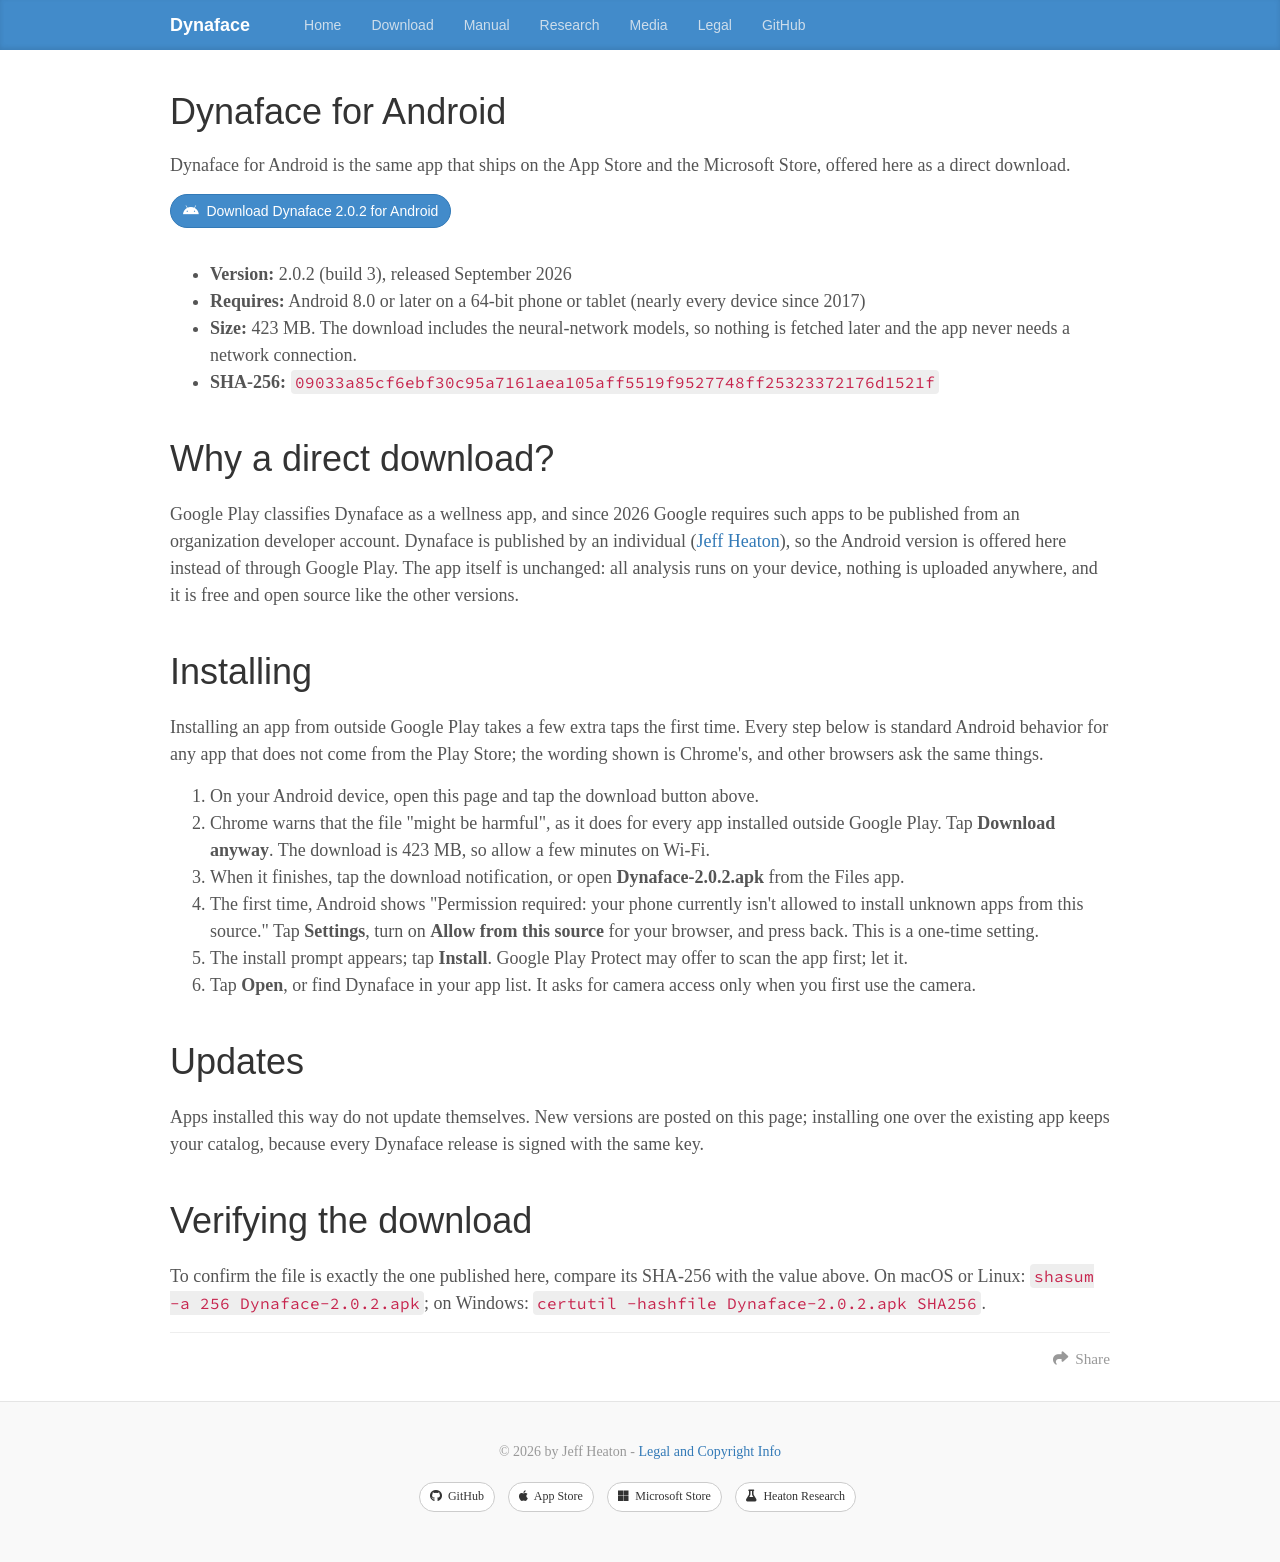
==== android/index.html @ 9b697000 "Deploy from hexo-dynaface jeffheaton/hexo-dynaface@c215b3b93eabadeb745409469013b3122d2bb8eb" ====
<!DOCTYPE html>
<html lang="en">
<head>
  <meta charset="utf-8">
  
  <title>Dynaface for Android | Dynaface</title>
  <meta name="viewport" content="width=device-width, initial-scale=1">
  
  <meta name="description" content="Dynaface for Android is the same app that ships on the App Store and the Microsoft Store, offered here as a direct download.      Download Dynaface 2.0.2 for Android      Version: 2.0.2 (build 3), re">
<meta property="og:type" content="website">
<meta property="og:title" content="Dynaface for Android">
<meta property="og:url" content="https://www.dynaface.org/android/index.html">
<meta property="og:site_name" content="Dynaface">
<meta property="og:description" content="Dynaface for Android is the same app that ships on the App Store and the Microsoft Store, offered here as a direct download.      Download Dynaface 2.0.2 for Android      Version: 2.0.2 (build 3), re">
<meta property="og:locale">
<meta property="og:image" content="https://www.dynaface.org/dynaface-title.jpg">
<meta property="article:published_time" content="2026-09-23T17:21:45.713Z">
<meta property="article:modified_time" content="2026-09-23T17:21:45.713Z">
<meta property="article:author" content="Jeff Heaton">
<meta name="twitter:card" content="summary">
<meta name="twitter:image" content="https://www.dynaface.org/dynaface-title.jpg">
<meta name="twitter:creator" content="@jeffheaton">
  
  
    
    <link rel="icon" href="/favicon.ico" sizes="any">
    <link rel="icon" type="image/png" sizes="32x32" href="/favicon-32x32.png">
    <link rel="icon" type="image/png" sizes="16x16" href="/favicon-16x16.png">
    <link rel="apple-touch-icon" sizes="180x180" href="/apple-touch-icon.png">
  
  
    <link rel="preconnect" href="https://fonts.googleapis.com">
    <link rel="preconnect" href="https://fonts.gstatic.com" crossorigin>
    <link href="https://fonts.googleapis.com/css?family=Source+Code+Pro&display=swap" rel="stylesheet">
  

  <meta name="theme-color" content="#428bca">
  
<script type="application/ld+json">{"@context":"https://schema.org","@graph":[{"@type":"WebSite","@id":"https://www.dynaface.org/#website","name":"Dynaface","url":"https://www.dynaface.org/","publisher":{"@id":"https://www.dynaface.org/#person"}},{"@type":"SoftwareApplication","@id":"https://www.dynaface.org/#software","name":"Dynaface","url":"https://www.dynaface.org/","applicationCategory":"HealthApplication","operatingSystem":"macOS, iOS, iPadOS, Windows 10, Windows 11","license":"https://www.apache.org/licenses/LICENSE-2.0","author":{"@id":"https://www.dynaface.org/#person"},"offers":{"@type":"Offer","price":"0","priceCurrency":"USD"},"sameAs":["https://github.com/jeffheaton/dynaface","https://apps.apple.com/us/app/dynaface/id6475224118","https://apps.microsoft.com/detail/9ng0gpsmktb2"]},{"@type":"Person","@id":"https://www.dynaface.org/#person","name":"Jeff Heaton","url":"https://www.heatonresearch.com/","jobTitle":"Computer Scientist","sameAs":["https://github.com/jeffheaton","https://www.linkedin.com/in/jeffheaton","https://scholar.google.com/citations?user=1jPGeg4AAAAJ"]}]}</script>

  
<link rel="stylesheet" href="/vendor/fontawesome/css/all.min.css">


  
  

  

  
<link rel="stylesheet" href="/css/styles.css">

  

<meta name="generator" content="Hexo 5.4.2"></head>

<body>
  <nav class="navbar navbar-inverse">
  <div class="container">
    <!-- Brand and toggle get grouped for better mobile display -->
    <div class="navbar-header">
      <button type="button" class="navbar-toggle collapsed" data-target="#main-menu-navbar" aria-controls="main-menu-navbar" aria-expanded="false" aria-label="Toggle navigation">
        <span class="sr-only">Toggle navigation</span>
        <span class="icon-bar"></span>
        <span class="icon-bar"></span>
        <span class="icon-bar"></span>
      </button>
      
        <a class="navbar-brand" href="/">Dynaface</a>
      
    </div>

    <!-- Collect the nav links, forms, and other content for toggling -->
    <div class="collapse navbar-collapse" id="main-menu-navbar">
      <ul class="nav navbar-nav">
        
          <li><a class=""
                 href="/">Home</a></li>
        
          <li><a class=""
                 href="/#download">Download</a></li>
        
          <li><a class=""
                 target="_blank" rel="noopener" href="https://github.com/jeffheaton/dynaface/blob/main/dynaface-app/manual.md">Manual</a></li>
        
          <li><a class=""
                 href="/research/">Research</a></li>
        
          <li><a class=""
                 href="/media/">Media</a></li>
        
          <li><a class=""
                 href="/legal/">Legal</a></li>
        
          <li><a class=""
                 target="_blank" rel="noopener" href="https://github.com/jeffheaton/dynaface">GitHub</a></li>
        
      </ul>

      <!--
      <ul class="nav navbar-nav navbar-right">
        
      </ul>
      -->
    </div><!-- /.navbar-collapse -->
  </div><!-- /.container-fluid -->
</nav>

  <div class="container">
    <h1>Dynaface for Android</h1>
<div class="row">
    <div class="col-sm-12 blog-main">
      <article id="page-" class="article article-type-page" itemscope itemprop="blogPost">


  <div class="article-inner">

    <div class="article-entry" itemprop="articleBody">
      
        
<p>Dynaface for Android is the same app that ships on the App Store and the
Microsoft Store, offered here as a direct download.</p>

<ul class="list-inline download-buttons">
  <li><a class="btn btn-primary" target="_blank" rel="noopener" href="https://data.heatonresearch.com/dynaface/android/Dynaface-2.0.2.apk"><i class="fa-brands fa-android"></i> Download Dynaface 2.0.2 for Android</a></li>
</ul>

<ul>
  <li><strong>Version:</strong> 2.0.2 (build 3), released September 2026</li>
  <li><strong>Requires:</strong> Android 8.0 or later on a 64-bit phone or tablet
  (nearly every device since 2017)</li>
  <li><strong>Size:</strong> 423 MB. The download includes the neural-network
  models, so nothing is fetched later and the app never needs a network
  connection.</li>
  <li><strong>SHA-256:</strong> <code>09033a85cf6ebf30c95a7161aea105aff5519f9527748ff25323372176d1521f</code></li>
</ul>

<h1>Why a direct download?</h1>

<p>Google Play classifies Dynaface as a wellness app, and since 2026 Google
requires such apps to be published from an organization developer account.
Dynaface is published by an individual
(<a target="_blank" rel="noopener" href="https://sites.wustl.edu/jeffheaton/">Jeff Heaton</a>), so the Android
version is offered here instead of through Google Play. The app itself is unchanged: all analysis runs
on your device, nothing is uploaded anywhere, and it is free and open source
like the other versions.</p>

<h1>Installing</h1>

<p>Installing an app from outside Google Play takes a few extra taps the first
time. Every step below is standard Android behavior for any app that does not
come from the Play Store; the wording shown is Chrome's, and other browsers ask
the same things.</p>

<ol>
  <li>On your Android device, open this page and tap the download button
  above.</li>
  <li>Chrome warns that the file "might be harmful", as it does for every app
  installed outside Google Play. Tap <strong>Download anyway</strong>. The
  download is 423 MB, so allow a few minutes on Wi-Fi.</li>
  <li>When it finishes, tap the download notification, or open
  <strong>Dynaface-2.0.2.apk</strong> from the Files app.</li>
  <li>The first time, Android shows "Permission required: your phone currently
  isn't allowed to install unknown apps from this source." Tap
  <strong>Settings</strong>, turn on <strong>Allow from this source</strong> for
  your browser, and press back. This is a one-time setting.</li>
  <li>The install prompt appears; tap <strong>Install</strong>. Google Play
  Protect may offer to scan the app first; let it.</li>
  <li>Tap <strong>Open</strong>, or find Dynaface in your app list. It asks for
  camera access only when you first use the camera.</li>
</ol>

<h1>Updates</h1>

<p>Apps installed this way do not update themselves. New versions are posted on
this page; installing one over the existing app keeps your catalog, because
every Dynaface release is signed with the same key.</p>

<h1>Verifying the download</h1>

<p>To confirm the file is exactly the one published here, compare its SHA-256
with the value above. On macOS or Linux:
<code>shasum -a 256 Dynaface-2.0.2.apk</code>; on Windows:
<code>certutil -hashfile Dynaface-2.0.2.apk SHA256</code>.</p>

      
    </div>

    
      

    

    <footer class="article-footer">
      <a data-url="https://www.dynaface.org/android/index.html" data-id="cmuedee4f0001n842h5pugmk0" class="article-share-link">
        <i class="fa fa-share"></i> Share
      </a>
      

    </footer>
  </div>
  
    

  
</article>

    </div>
</div>

  </div>
  <footer class="blog-footer">
  <div class="container">
    <div id="footer-info" class="inner">
      &copy; 2026 by Jeff Heaton - <a href="/legal/">Legal and Copyright Info</a><br><br>
<ul class="list-inline banner-social-buttons">
  <li><a class="btn btn-default btn-sm" target="_blank" rel="noopener" href="https://github.com/jeffheaton/dynaface"><i class="fa-brands fa-github"></i> <span class="network-name">GitHub</span></a></li>
  <li><a class="btn btn-default btn-sm" target="_blank" rel="noopener" href="https://apps.apple.com/us/app/dynaface/id6475224118"><i class="fa-brands fa-apple"></i> <span class="network-name">App Store</span></a></li>
  <li><a class="btn btn-default btn-sm" target="_blank" rel="noopener" href="https://apps.microsoft.com/detail/9ng0gpsmktb2"><i class="fa-brands fa-microsoft"></i> <span class="network-name">Microsoft Store</span></a></li>
  <li><a class="btn btn-default btn-sm" target="_blank" rel="noopener" href="https://www.heatonresearch.com/"><i class="fa-solid fa-flask"></i> <span class="network-name">Heaton Research</span></a></li>
</ul>

    </div>
  </div>
</footer>

  







<script src="/js/script.js"></script>


</body>
</html>
---- css/styles.css ----
/* Concatenates the stylesheet files */
/**
 * Base styles: a minimal, hand-written replacement for Bootstrap 3.
 *
 * Implements only what this site actually uses (container, grid, navbar,
 * buttons, pagination, tables, a few utilities), keeping the original
 * Bootstrap class names so no content markup had to change.
 *
 * Colors live in CSS custom properties; a prefers-color-scheme media
 * query provides the dark palette.
 */

:root {
  color-scheme: light dark;
  --bg: #ffffff;
  --text: #555555;
  --heading: #333333;
  --link: #337ab7;
  --link-hover: #23527c;
  --muted: #999999;
  --border: #eeeeee;
  --border-strong: #dddddd;
  --code-fg: #c7254e;
  --code-bg: #eeeeee;
  --hl-bg: #ffffff;
  --hl-pre-bg: #eeeeee;
  --inset-bg: #f5f5f5;
  --footer-bg: #f9f9f9;
  --footer-border: #e5e5e5;
  --navbar-bg: #428bca;
  --navbar-fg: #cdddeb;
  --btn-default-fg: #333333;
  --btn-default-bg: #ffffff;
  --btn-default-bg-hover: #e6e6e6;
  --btn-default-border: #cccccc;
}

@media (prefers-color-scheme: dark) {
  :root {
    --bg: #14181d;
    --text: #b6bec7;
    --heading: #e4e9ee;
    --link: #7db3e8;
    --link-hover: #a7cdf2;
    --muted: #8a939c;
    --border: #262c33;
    --border-strong: #333b44;
    --code-fg: #e58fa5;
    --code-bg: #1f252c;
    --hl-bg: #14181d;
    --hl-pre-bg: #1f252c;
    --inset-bg: #1b2127;
    --footer-bg: #171c21;
    --footer-border: #262c33;
    --btn-default-fg: #d5dbe1;
    --btn-default-bg: #1b2127;
    --btn-default-bg-hover: #262e36;
    --btn-default-border: #3a434d;
  }
}

/* Reset & typography */

*,
*:before,
*:after {
  box-sizing: border-box;
}

html {
  font-size: 10px;
  -webkit-tap-highlight-color: rgba(0, 0, 0, 0);
}

body {
  margin: 0;
  font-size: 14px;
  line-height: 1.42857143;
  background-color: var(--bg);
}

img {
  vertical-align: middle;
  border: 0;
}

a {
  color: var(--link);
  text-decoration: none;
}
a:hover,
a:focus {
  color: var(--link-hover);
  text-decoration: underline;
}

h1 { font-size: 36px; }
h2 { font-size: 30px; }
h3 { font-size: 24px; }
h4 { font-size: 18px; }
h5 { font-size: 14px; }
h6 { font-size: 12px; }

.lead {
  margin-bottom: 20px;
  font-size: 21px;
  font-weight: 300;
  line-height: 1.4;
}

hr {
  margin-top: 20px;
  margin-bottom: 20px;
  border: 0;
  border-top: 1px solid var(--border);
}

blockquote {
  padding: 10px 20px;
  margin: 0 0 20px;
  font-size: 1.25em;
  border-left: 5px solid var(--border);
}

ul, ol {
  margin-top: 0;
  margin-bottom: 10px;
}

dl {
  margin-top: 0;
  margin-bottom: 20px;
}
dt {
  font-weight: bold;
}
dd {
  margin-left: 0;
}

/* Code */

code, pre, kbd, samp {
  font-family: "Source Code Pro", Menlo, Monaco, Consolas, "Courier New", monospace;
}

code {
  padding: 2px 4px;
  font-size: 90%;
  color: var(--code-fg);
  background-color: var(--code-bg);
  border-radius: 4px;
}

pre {
  display: block;
  padding: 9.5px;
  margin: 0 0 10px;
  font-size: 13px;
  line-height: 1.42857143;
  color: var(--text);
  word-break: break-all;
  word-wrap: break-word;
  background-color: var(--code-bg);
  border: 1px solid var(--border-strong);
  border-radius: 4px;
  overflow: auto;
}

pre code {
  padding: 0;
  font-size: inherit;
  color: inherit;
  background-color: transparent;
  border-radius: 0;
}

/* Layout: container & grid */

.container {
  margin-right: auto;
  margin-left: auto;
  padding-left: 15px;
  padding-right: 15px;
  width: 100%;
}
@media (min-width: 768px) {
  .container { width: 750px; }
}
@media (min-width: 992px) {
  .container { width: 970px; }
}

.row {
  display: flex;
  flex-wrap: wrap;
  margin-left: -15px;
  margin-right: -15px;
}

.col,
[class^="col-"],
[class*=" col-"] {
  position: relative;
  width: 100%;
  min-height: 1px;
  padding-left: 15px;
  padding-right: 15px;
}

.col {
  flex: 1 0 0%;
}

.col-xs-6 { flex: 0 0 50%; max-width: 50%; }

@media (min-width: 768px) {
  .col-sm-1  { flex: 0 0 8.33333333%;  max-width: 8.33333333%; }
  .col-sm-2  { flex: 0 0 16.66666667%; max-width: 16.66666667%; }
  .col-sm-3  { flex: 0 0 25%;          max-width: 25%; }
  .col-sm-4  { flex: 0 0 33.33333333%; max-width: 33.33333333%; }
  .col-sm-5  { flex: 0 0 41.66666667%; max-width: 41.66666667%; }
  .col-sm-6  { flex: 0 0 50%;          max-width: 50%; }
  .col-sm-7  { flex: 0 0 58.33333333%; max-width: 58.33333333%; }
  .col-sm-8  { flex: 0 0 66.66666667%; max-width: 66.66666667%; }
  .col-sm-9  { flex: 0 0 75%;          max-width: 75%; }
  .col-sm-10 { flex: 0 0 83.33333333%; max-width: 83.33333333%; }
  .col-sm-11 { flex: 0 0 91.66666667%; max-width: 91.66666667%; }
  .col-sm-12 { flex: 0 0 100%;         max-width: 100%; }
  .col-sm-offset-1 { margin-left: 8.33333333%; }
}
@media (min-width: 992px) {
  .col-md-4 { flex: 0 0 33.33333333%; max-width: 33.33333333%; }
}
@media (min-width: 1200px) {
  .col-lg-4 { flex: 0 0 33.33333333%; max-width: 33.33333333%; }
}

/* Navbar */

.navbar {
  position: relative;
  min-height: 50px;
  margin-bottom: 20px;
}
.navbar > .container {
  display: flex;
  flex-wrap: wrap;
  align-items: center;
}
.navbar-header {
  display: flex;
  align-items: center;
  justify-content: space-between;
  width: 100%;
}
.navbar-brand {
  order: -1; /* brand renders left of the toggle despite DOM order */
  padding: 15px;
  margin-left: -15px;
  font-size: 18px;
  line-height: 20px;
}
.navbar-brand:hover,
.navbar-brand:focus {
  text-decoration: none;
}
.navbar-toggle {
  padding: 9px 10px;
  margin: 8px 0;
  background-color: transparent;
  background-image: none;
  border: 1px solid transparent;
  border-radius: 4px;
  cursor: pointer;
}
.navbar-toggle .icon-bar {
  display: block;
  width: 22px;
  height: 2px;
  border-radius: 1px;
}
.navbar-toggle .icon-bar + .icon-bar {
  margin-top: 4px;
}
.navbar-collapse {
  display: none;
  flex-basis: 100%;
}
.navbar-collapse.in {
  display: block;
}
.navbar-nav {
  margin: 0;
  padding: 0;
  list-style: none;
}
.navbar-nav > li > a {
  display: block;
  padding: 10px 15px;
  line-height: 20px;
}
.navbar-nav > li > a:hover,
.navbar-nav > li > a:focus {
  text-decoration: none;
}
@media (min-width: 768px) {
  .navbar-header {
    width: auto;
  }
  .navbar-toggle {
    display: none;
  }
  .navbar-collapse {
    display: flex !important;
    flex-basis: auto;
    flex: 1;
    align-items: center;
  }
  .navbar-nav {
    display: flex;
  }
  .navbar-nav > li > a {
    padding-top: 15px;
    padding-bottom: 15px;
  }
  .navbar-right {
    margin-left: auto;
  }
}

/* Nav pills (prev/next post navigation) */

.nav {
  margin: 0;
  padding: 0;
  list-style: none;
}
.nav > li > a {
  display: block;
  padding: 10px 15px;
}
.nav > li > a:hover,
.nav > li > a:focus {
  text-decoration: none;
}
@media (min-width: 768px) {
  .nav-justified {
    display: flex;
  }
  .nav-justified > li {
    flex: 1;
  }
  .nav-justified > li > a {
    text-align: center;
  }
}

/* Buttons */

.btn {
  display: inline-block;
  padding: 6px 12px;
  margin-bottom: 0;
  font-size: 14px;
  font-weight: normal;
  line-height: 1.42857143;
  text-align: center;
  white-space: nowrap;
  vertical-align: middle;
  cursor: pointer;
  border: 1px solid transparent;
  border-radius: 4px;
  user-select: none;
}
.btn:hover,
.btn:focus {
  text-decoration: none;
}
.btn-default {
  color: var(--btn-default-fg);
  background-color: var(--btn-default-bg);
  border-color: var(--btn-default-border);
}
.btn-default:hover,
.btn-default:focus {
  color: var(--btn-default-fg);
  background-color: var(--btn-default-bg-hover);
}
.btn-primary {
  color: #ffffff;
  background-color: #428bca;
  border-color: #337ab7;
}
.btn-primary:hover,
.btn-primary:focus {
  color: #ffffff;
  background-color: #3071a9;
  border-color: #285e8e;
}
.btn-sm {
  padding: 5px 10px;
  font-size: 12px;
}

/* Pagination */

.pagination {
  display: inline-flex;
  padding-left: 0;
  margin: 20px 0;
  list-style: none;
}
.pagination > li > a,
.pagination > li > span {
  display: block;
  padding: 6px 12px;
  margin-left: -1px;
  line-height: 1.42857143;
  white-space: nowrap;
  color: var(--link);
  background-color: var(--bg);
  border: 1px solid var(--border-strong);
}
.pagination > li > a:hover,
.pagination > li > a:focus {
  color: var(--link-hover);
  background-color: var(--inset-bg);
  text-decoration: none;
}
.pagination > .active > a,
.pagination > .active > span {
  color: #ffffff;
  background-color: #428bca;
  border-color: #428bca;
  cursor: default;
}
.pagination > .disabled > a,
.pagination > .disabled > span {
  color: var(--muted);
  background-color: var(--bg);
  cursor: not-allowed;
}

/* Tables */

.table {
  width: 100%;
  max-width: 100%;
  margin-bottom: 15px;
  border-collapse: collapse;
  border-spacing: 0;
}
.table th,
.table td {
  padding: 8px;
  text-align: left;
  vertical-align: top;
  border-top: 1px solid var(--border-strong);
}
.table thead th {
  border-top: 0;
  border-bottom: 2px solid var(--border-strong);
}
.table-responsive {
  min-height: 0.01%;
  overflow-x: auto;
  margin-bottom: 15px;
}
.table-responsive .table {
  margin-bottom: 0;
}

/* Utilities */

.img-responsive {
  display: block;
  max-width: 100%;
  height: auto;
}
.center-block {
  display: block;
  margin-left: auto;
  margin-right: auto;
}
.pull-left { float: left; }
.pull-right { float: right; }
.list-inline {
  padding-left: 0;
  margin-left: -5px;
  list-style: none;
}
.list-inline > li {
  display: inline-block;
  padding-left: 5px;
  padding-right: 5px;
}
.thumbnail {
  display: block;
  padding: 4px;
  margin-bottom: 20px;
  line-height: 1.42857143;
  background-color: var(--bg);
  border: 1px solid var(--border-strong);
  border-radius: 4px;
}
.sr-only {
  position: absolute;
  width: 1px;
  height: 1px;
  margin: -1px;
  padding: 0;
  overflow: hidden;
  clip: rect(0, 0, 0, 0);
  border: 0;
}

/**
 * Base Hexo and Theme styles
 *
 * This stylesheet is meant to give a baseline style
 * for the built-in Hexo tags and theme markdown. They shouldn't need
 * to change as often as the styles in `custom.css` (in theory).
 */

/* Globals */

.left, .alignleft {
  float: left;
}
.right, .alignright {
  float: right;
}

/* Sidebar */

.sidebar-module-list-count {
  padding-left: 5px;
}
.sidebar-module-list-count:before { content: "("; }
.sidebar-module-list-count:after { content: ")"; }

/* Articles */

.article-entry {
  overflow: hidden; /* fixes problems on small width devices */
}

.article-meta {
  margin-bottom: 20px;
}
.article-meta > * {
  display: inline-block;
  margin-right: 15px;
}

.article-date:before,
.article-author:before,
.article-category-link:before {
  display: inline-block;
  font-family: "Font Awesome 6 Free";
  font-weight: 900;
  margin-right: 0.25em;
  text-rendering: auto;
  -webkit-font-smoothing: antialiased;
}
.article-date:before { content: "\f073"; }
.article-author:before { content: "\f007"; }
.article-category-link:before { content: "\f07b"; }

/* blockquote */
.article-entry blockquote footer cite {
  display: inline-block;
}
.article-entry blockquote footer cite::before {
  content: "~";
  padding: 0px 0.5em;
}

.article-entry .pullquote.right {
  margin-right: 0.5em;
  margin-left: 1em;
}
.article-entry .pullquote {
  text-align: left;
  width: 45%;
  margin: 0;
}

/* article tags */
.article-tag-list {
  margin: 0;
  padding: 0;
  list-style-type: none;
}
.article-tag-list-item {
  display: inline-block;
  margin-right: 15px;
}
.article-tag-list-link:before {
  display: inline-block;
  font-family: "Font Awesome 6 Free";
  font-weight: 900;
  content: "\f02b";
  margin-right: 0.25em;
  text-rendering: auto;
  -webkit-font-smoothing: antialiased;
}

.article-footer {
  border-top: 1px solid var(--border);
  padding-top: 15px;
}

.article-comment-link { display: inline-block; }
.article-share-link {
  cursor: pointer;
  float: right;
  margin-left: 20px;
}

/* prev/next navigation between articles */
#article-nav {
  margin-top: 30px;
}
#article-nav>li {
  padding: 2px;
  font-size: 0.8em;
}
#article-nav>li>a {
  border: 1px solid var(--link);
}
#article-nav>li>a:hover {
  border: 1px solid var(--link-hover);
}
.article-nav-link-wrap .fa {
  margin: 4px 0;
}

/* article media */

.article-entry img,
.article-entry video {
  max-width: 100%;
  height: auto;
  display: block;
  margin: auto;
}
.article-entry .caption {
  color: var(--muted);
  display: block;
  font-size: 0.9em;
  margin-top: 0.5em;
  position: relative;
  text-align: center;
}
.article-entry .video-container {
  position: relative;
  padding-top: 56.25%;
  height: 0;
  overflow: hidden;
}
.article-entry .video-container iframe,
.article-entry .video-container object,
.article-entry .video-container embed {
  position: absolute;
  top: 0;
  left: 0;
  width: 100%;
  height: 100%;
  margin-top: 0;
}

.article-gallery {
  padding-top: 15px;
  border-top: 1px solid var(--border);
}

/* Archives */

.archive-year-wrap {
  border-bottom: 1px solid var(--border);
  font-size: 2em;
}
.archive-article {
  margin: 30px 0;
}
.archive-article h1 {
  margin: 0;
  font-size: 1.3em;
}

/** Callout Styles */

.bs-callout {
  padding: 20px;
  margin: 20px 0;
  border: 1px solid var(--border);
  border-left-width: 5px;
  border-radius: 3px;
}
.bs-callout h4,
.bs-callout .fa {
  margin-top: 0;
  margin-bottom: 5px;
}
.bs-callout p:last-child {
  margin-bottom: 0;
}
.bs-callout code {
  border-radius: 3px;
}
.bs-callout+.bs-callout {
  margin-top: -5px;
}
.bs-callout-default {
  border-left-color: #777;
}
.bs-callout-default h4,
.bs-callout-default .fa {
  color: #777;
}
.bs-callout-primary {
  border-left-color: #428bca;
}
.bs-callout-primary h4,
.bs-callout-primary .fa {
  color: #428bca;
}
.bs-callout-success {
  border-left-color: #5cb85c;
}
.bs-callout-success h4,
.bs-callout-success .fa {
  color: #5cb85c;
}
.bs-callout-danger {
  border-left-color: #d9534f;
}
.bs-callout-danger h4,
.bs-callout-danger .fa {
  color: #d9534f;
}
.bs-callout-warning {
  border-left-color: #f0ad4e;
}
.bs-callout-warning h4,
.bs-callout-warning .fa {
  color: #f0ad4e;
}
.bs-callout-info {
  border-left-color: #5bc0de;
}
.bs-callout-info h4,
.bs-callout-info .fa {
  color: #5bc0de;
}

/*
 * Social media sharing module
 */
.article-share-box {
  position: absolute;
  display: none;
  background: var(--bg);
  -webkit-box-shadow: 1px 2px 10px rgba(0,0,0,0.2);
  box-shadow: 1px 2px 10px rgba(0,0,0,0.2);
  -webkit-border-radius: 3px;
  border-radius: 3px;
  margin-left: -145px;
  overflow: hidden;
  z-index: 1;
}
.article-share-box.on {
  display: block;
}
.article-share-input {
  width: 100%;
  background: none;
  -webkit-box-sizing: border-box;
  -moz-box-sizing: border-box;
  box-sizing: border-box;
  font: 14px "Helvetica Neue", Helvetica, Arial, sans-serif;
  padding: 0 15px;
  color: var(--text);
  outline: none;
  border: 1px solid var(--border-strong);
  -webkit-border-radius: 3px 3px 0 0;
  border-radius: 3px 3px 0 0;
  height: 36px;
  line-height: 36px;
}
.article-share-links {
  zoom: 1;
  background: #eee;
  line-height: normal;
}
.article-share-links:before,
.article-share-links:after {
  content: "";
  display: table;
}
.article-share-links:after {
  clear: both;
}
.article-share-twitter,
.article-share-facebook,
.article-share-pinterest {
  width: 50px;
  height: 36px;
  display: block;
  float: left;
  position: relative;
  color: #999;
  text-shadow: none;
}
.article-share-twitter:before,
.article-share-facebook:before,
.article-share-pinterest:before {
  font-size: 20px;
  font-family: "Font Awesome 6 Brands";
  font-weight: 400;
  width: 20px;
  height: 20px;
  position: absolute;
  top: 50%;
  left: 50%;
  margin-top: -10px;
  margin-left: -10px;
  text-align: center;
}
.article-share-twitter:hover,
.article-share-facebook:hover,
.article-share-pinterest:hover {
  color: #fff;
}
.article-share-twitter:before {
  content: "\e61b";
}
.article-share-twitter:hover {
  background: #000000;
}
.article-share-facebook:before {
  content: "\f09a";
}
.article-share-facebook:hover {
  background: #3b5998;
  }
.article-share-pinterest:before {
  content: "\f0d2";
}
.article-share-pinterest:hover {
  background: #cb2027;
  }

/** Highlight.js Styles (Syntax Highlighting) */

.highlight {
  display: block;
  background: var(--hl-bg);
  color: #333333;
  overflow-x: auto;
  margin-bottom: 15px;
}

.highlight .gutter pre {
  border: 0;
  text-align: right;
  padding-right: 10px;
  background-color: transparent;
}
.highlight .code {
  width: 100%;
}

.highlight figcaption {
  font-size: .8em;
  color: #999;
}
.highlight figcaption a {
  float: right;
}

.highlight table {
  margin: 0;
  width: 100%;
}

.highlight pre {
  margin: 0;
  background-color: var(--hl-pre-bg);
  border: 0;
}

.highlight .comment,
.highlight .meta {
  color: #969896;
}

.highlight .string,
.highlight .value,
.highlight .variable,
.highlight .template-variable,
.highlight .strong,
.highlight .emphasis,
.highlight .quote,
.highlight .inheritance,
.highlight.ruby .symbol,
.highlight.xml .cdata {
  color: #df5000;
}

.highlight .keyword,
.highlight .selector-tag,
.highlight .type,
.highlight.javascript .function {
  color: #a71d5d;
}

.highlight .number,
.highlight .preprocessor,
.highlight .built_in,
.highlight .params,
.highlight .constant,
.highlight .literal,
.highlight .symbol,
.highlight .bullet,
.highlight .attribute,
.highlight.css .hexcolor {
  color: #0086b3;
}

.highlight .section,
.highlight .header,
.highlight .name,
.highlight .function,
.highlight.python .decorator,
.highlight.python .title,
.highlight.ruby .function .title,
.highlight.ruby .title .keyword,
.highlight.perl .sub,
.highlight.javascript .title,
.highlight.coffeescript .title {
  color: #63a35c;
}

.highlight .tag,
.highlight .regexp {
  color: #333333;
}

.highlight .title,
.highlight .attr,
.highlight .selector-id,
.highlight .selector-class,
.highlight .selector-attr,
.highlight .selector-pseudo,
.highlight.ruby .constant,
.highlight.xml .tag .title,
.highlight.xml .pi,
.highlight.xml .doctype,
.highlight.html .doctype,
.highlight.css .id,
.highlight.css .class,
.highlight.css .pseudo,
.highlight .class,
.highlight.ruby .class .title,
.highlight.css .rules .attribute {
  color: #795da3;
}

.highlight .addition {
  color: #55a532;
  background-color: #eaffea;
}

.highlight .deletion {
  color: #bd2c00;
  background-color: #ffecec;
}

.highlight .link {
  text-decoration: underline;
}

.article-entry .highlight .line {
  height: 22.400000000000002px;
}

/* Dark-mode token palette (GitHub-dark style) */
@media (prefers-color-scheme: dark) {
  .highlight { color: #c9d1d9; }
  .highlight .comment,
  .highlight .meta { color: #8b949e; }
  .highlight .string,
  .highlight .value,
  .highlight .variable,
  .highlight .template-variable,
  .highlight .strong,
  .highlight .emphasis,
  .highlight .quote,
  .highlight .inheritance,
  .highlight.ruby .symbol,
  .highlight.xml .cdata { color: #ffa657; }
  .highlight .keyword,
  .highlight .selector-tag,
  .highlight .type,
  .highlight.javascript .function { color: #ff7b72; }
  .highlight .number,
  .highlight .preprocessor,
  .highlight .built_in,
  .highlight .params,
  .highlight .constant,
  .highlight .literal,
  .highlight .symbol,
  .highlight .bullet,
  .highlight .attribute,
  .highlight.css .hexcolor { color: #79c0ff; }
  .highlight .section,
  .highlight .header,
  .highlight .name,
  .highlight .function,
  .highlight.python .decorator,
  .highlight.python .title,
  .highlight.ruby .function .title,
  .highlight.ruby .title .keyword,
  .highlight.perl .sub,
  .highlight.javascript .title,
  .highlight.coffeescript .title { color: #7ee787; }
  .highlight .tag,
  .highlight .regexp { color: #c9d1d9; }
  .highlight .title,
  .highlight .attr,
  .highlight .selector-id,
  .highlight .selector-class,
  .highlight .selector-attr,
  .highlight .selector-pseudo,
  .highlight.ruby .constant,
  .highlight.xml .tag .title,
  .highlight.xml .pi,
  .highlight.xml .doctype,
  .highlight.html .doctype,
  .highlight.css .id,
  .highlight.css .class,
  .highlight.css .pseudo,
  .highlight .class,
  .highlight.ruby .class .title,
  .highlight.css .rules .attribute { color: #d2a8ff; }
  .highlight .addition { color: #aff5b4; background-color: #033a16; }
  .highlight .deletion { color: #ffdcd7; background-color: #67060c; }
}

/**
 * Custom Bootstrap and Theme Overrides
 *
 * Bootstrap designers: Feel free to remove all of the styles in this
 * file to start a fresh new design. Most of the critical/functional
 * styles are found within the other CSS files, with this one included last.
 *
 * Bootstrap and Hexo markdown style overrides would typically happen here.
 */

/* Globals */

body {
  font-family: Georgia, "Times New Roman", Times, serif;
  color: var(--text);
}

h1, .h1,
h2, .h2,
h3, .h3,
h4, .h4,
h5, .h5,
h6, .h6 {
  margin-top: 1em;
  margin-bottom: 15px;
  font-family: "Helvetica Neue", Helvetica, Arial, sans-serif;
  font-weight: normal;
  color: var(--heading);
}

p {
  margin: 0 0 15px;
}

code {
  background-color: var(--code-bg);
  font-size: 16px;
}

.fa, .fa-brands, .fa-solid { margin-right: 0.25em; }

/* Buttons */
.btn {
  border-radius: 30px;
}
.btn-primary {
  background-color: #428bca;
  border-color: #337ab7;
}
.nav-pills>li>a {
  border-radius: 30px;
}

/*
 * Masthead for nav
 */

.navbar {
  background-color: #428bca;
  -webkit-box-shadow: inset 0 -2px 5px rgba(0,0,0,.1);
          box-shadow: inset 0 -2px 5px rgba(0,0,0,.1);
}

.navbar-inverse { border: 0; }

.navbar-inverse .navbar-toggle {
  border-color: #cdddeb;
}
.navbar-inverse .navbar-toggle .icon-bar {
  background-color: #cdddeb;
}

.navbar-inverse .navbar-toggle:focus,
.navbar-inverse .navbar-toggle:hover {
  background-color: #65A2D6;
}

.navbar-brand {
  font-family: "Helvetica Neue", Helvetica, Arial, sans-serif;
  font-weight: 600;
  margin-right: 24px;
}
.navbar-inverse .navbar-brand {
  color: #fff;
}
.navbar-inverse .navbar-brand:hover,
.navbar-inverse .navbar-brand:focus {
  color: #fff;
}
.navbar-nav>li>a {
  font-family: "Helvetica Neue", Helvetica, Arial, sans-serif;
}
.navbar-inverse .navbar-nav>li>a {
  color: #cdddeb;
  font-weight: 500;
}
.navbar-inverse .navbar-nav>li>a:hover,
.navbar-inverse .navbar-nav>li>a:focus {
  color: #fff;
}

.navbar-inverse .navbar-collapse,
.navbar-inverse .navbar-form {
  border-color: #cdddeb;
}

.navbar-inverse .navbar-nav>li>a.active {
  color: #fff;
}

@media (min-width: 768px) {
  .navbar {
    border-radius: 0;
    min-height: 40px;
  }

  .navbar-nav>li>a {
    padding-top: 10px;
    padding-bottom: 10px;
  }

  .navbar-inverse .navbar-nav>li>a.active:after {
    position: absolute;
    bottom: 0;
    left: 50%;
    width: 0;
    height: 0;
    margin-left: -5px;
    vertical-align: middle;
    content: " ";
    border-right: 5px solid transparent;
    border-bottom: 5px solid;
    border-left: 5px solid transparent;
  }
}

/*
 * Blog header and description
 */

.blog-header {
  padding-bottom: 20px;
}
.blog-title {
  margin-top: 30px;
  margin-bottom: 0;
  font-size: 60px;
  font-weight: normal;
}
.blog-description {
  font-size: 20px;
  color: var(--muted);
}

/*
 * Main column and sidebar layout
 */

.blog-main {
  font-size: 18px;
  line-height: 1.5;
}
.blog-main > article:last-of-type {
  margin-bottom: 30px;
}

/* Sidebar modules for boxing content */
.sidebar-module {
  padding: 15px;
  margin: 0 -15px 15px;
}
.sidebar-module h4 {
  margin-top: 0;
  margin-bottom: 10px;
}
.sidebar-module-inset {
  padding: 15px;
  background-color: var(--inset-bg);
  border-radius: 4px;
}
.sidebar-module-inset p:last-child,
.sidebar-module-inset ul:last-child,
.sidebar-module-inset ol:last-child {
  margin-bottom: 0;
}

.sidebar-module-list {
  padding-left: 0;
  list-style: none;
}
.sidebar-module-list-child {
  padding-left: 25px;
}


/*
 * Blog posts
 */

.article {
  margin-bottom: 60px;
}

.article-header h1 {
  margin-top: 0;
  margin-bottom: 5px;
}
.article-header h1 a {
  color: var(--heading);
}
.article-header h1 a:hover {
  color: var(--link-hover);
  text-decoration: none;
}

.article-meta {
  margin-bottom: 20px;
  color: var(--muted);
  font-size: 0.9em;
}
.article-meta > * {
  display: inline-block;
  margin-right: 15px;
}
.article-meta a {
  color: inherit;
}

.article-entry .article-more-link {
  margin: 15px 0;
}
.article-entry .thumbnail .caption {
  padding: 0;
}
.article-entry>*:last-child {
  margin-bottom: 15px;
}

/* article footer content */
.article-footer {
  font-size: 0.85em;
  border-top: 1px solid var(--border);
  padding-top: 15px;
}
.article-footer:after { /* clearfix */
  content: " ";
  visibility: hidden;
  display: block;
  height: 0;
  clear: both;
}
.article-footer a {
  color: var(--muted);
  text-decoration: none;
}
.article-footer a:hover {
  color: var(--text);
  text-decoration: underline;
}

/*
 * Archives
 */

.archives-wrap {
  margin-bottom: 30px;
}

.archive-year-wrap a,
.archive-article .article-datetime a {
  color: var(--heading);
  text-decoration: none;
}

.archive-article .article-datetime a {
  color: var(--muted);
  text-decoration: none;
}

/*
 * Pagination
 */
#page-nav {
  text-align: center;
}
#page-nav .pagination {
  margin-top: 0;
  margin-bottom: 30px;
}
#page-nav .pagination .active>* {
  background-color: #428bca;
  border-color: #428bca;
}
#page-nav .pagination>li:last-child>* {
  border-top-right-radius: 30px;
  border-bottom-right-radius: 30px;
}
#page-nav .pagination>li:first-child>* {
  border-top-left-radius: 30px;
  border-bottom-left-radius: 30px;
}

/*
 * Footer
 */

.blog-footer {
  padding: 40px 0;
  color: var(--muted);
  text-align: center;
  background-color: var(--footer-bg);
  border-top: 1px solid var(--footer-border);
}
.blog-footer p:last-child {
  margin-bottom: 0;
}


/* Custom */

/*
 * Dynaface landing page
 */

/* Home page logo lockup.
   Modeled on the Play Store feature graphic: app icon, wordmark, amber rule,
   tagline. The wordmark is live text rather than bitmap art so it stays sharp
   at any size and remains selectable/indexable. Colors come from the theme
   variables so it survives the dark-mode media query in base.css; the amber
   accent is sampled from the store graphic and reads on both. */
.site-lockup {
  display: flex;
  align-items: center;
  gap: 18px;
  margin: 14px 0 28px;
}
.article-entry img.site-lockup-mark {
  display: block;
  width: 84px;
  height: 84px;
  margin: 0;
  flex: none;
}
.site-lockup-text {
  display: flex;
  flex-direction: column;
  align-items: flex-start;
}
.site-lockup-name {
  font-family: "Helvetica Neue", Helvetica, Arial, sans-serif;
  font-size: 40px;
  font-weight: 700;
  line-height: 1.05;
  letter-spacing: -0.01em;
  color: var(--heading);
}
.site-lockup-rule {
  display: block;
  width: 92px;
  height: 4px;
  border-radius: 2px;
  background-color: #f2b02c;
  margin: 9px 0 8px;
}
.site-lockup-tagline {
  font-family: "Helvetica Neue", Helvetica, Arial, sans-serif;
  font-size: 15px;
  line-height: 1.3;
  color: var(--muted);
}

@media (max-width: 480px) {
  .site-lockup { gap: 14px; }
  .article-entry img.site-lockup-mark { width: 64px; height: 64px; }
  .site-lockup-name { font-size: 30px; }
  .site-lockup-tagline { font-size: 14px; }
}

/* Home page phone screenshot.
   An App Store iPhone screenshot floated beside the intro and download
   sections; the dark border and rounded corners stand in for a device frame
   without a bitmap mockup. Below the tablet breakpoint the section becomes a
   flex column so the phone can sit between the intro and the download buttons
   instead of pushing the intro down the page. */
.home-intro {
  display: flow-root; /* contain the float so it never overlaps the next section */
}
.home-phone {
  float: right;
  width: 250px;
  margin: 6px 0 16px 32px;
}
.home-phone a {
  display: block;
}
.article-entry .home-phone img {
  display: block;
  width: 100%;
  height: auto;
  margin: 0;
  border: 5px solid #1d1d1f;
  border-radius: 39px;
  background-color: #1d1d1f;
  box-shadow: 0 12px 32px rgba(0, 0, 0, 0.22), 0 0 0 1px rgba(255, 255, 255, 0.06);
}
.home-phone figcaption {
  margin-top: 10px;
  font-family: "Helvetica Neue", Helvetica, Arial, sans-serif;
  font-size: 13px;
  line-height: 1.4;
  color: var(--muted);
  text-align: center;
}

@media (min-width: 768px) and (max-width: 991px) {
  .home-phone {
    width: 210px;
    margin-left: 24px;
  }
  .article-entry .home-phone img {
    border-radius: 33px;
  }
}

@media (max-width: 767px) {
  .home-intro {
    display: flex;
    flex-direction: column;
  }
  .home-intro-text { order: 0; }
  .home-phone {
    order: 1;
    float: none;
    width: 220px;
    max-width: 70%;
    margin: 4px auto 22px;
  }
  .article-entry .home-phone img {
    border-radius: 35px;
  }
  .home-download { order: 2; }
}

.download-buttons {
  margin-bottom: 25px;
}
.download-buttons > li {
  padding-bottom: 8px;
}
.download-buttons .btn {
  font-family: "Helvetica Neue", Helvetica, Arial, sans-serif;
}

/*
 * Story page (/story/): the Post-Dispatch photograph and excerpt
 */
.article-entry .story-photo {
  margin: 4px 0 26px;
}
.article-entry .story-photo img {
  width: 100%;
  height: auto;
  border-radius: 6px;
}
.story-photo figcaption {
  margin-top: 8px;
  font-family: "Helvetica Neue", Helvetica, Arial, sans-serif;
  font-size: 13px;
  line-height: 1.4;
  color: var(--muted);
}
/* The excerpt keeps body size (base.css enlarges blockquotes) and borrows the
   amber rule from the logo lockup. */
.story-excerpt {
  margin: 26px 0;
  padding: 4px 0 4px 24px;
  font-size: 1em;
  border-left: 5px solid #f2b02c;
}
.story-excerpt p:last-child {
  margin-bottom: 0;
}
.story-omission {
  color: var(--muted);
}
.story-source {
  font-family: "Helvetica Neue", Helvetica, Arial, sans-serif;
  font-size: 15px;
  line-height: 1.5;
  color: var(--muted);
}

/*
 * Contributors page (/contributors/)
 */
.contributor-list {
  list-style: none;
  padding-left: 0;
  margin: 0 0 30px;
}
.contributor-list > li {
  margin-bottom: 22px;
}
.contributor-name {
  display: block;
  font-family: "Helvetica Neue", Helvetica, Arial, sans-serif;
  font-size: 20px;
  font-weight: 600;
  line-height: 1.3;
}
.contributor-title,
.contributor-affiliation {
  display: block;
}
.contributor-affiliation {
  color: var(--muted);
}
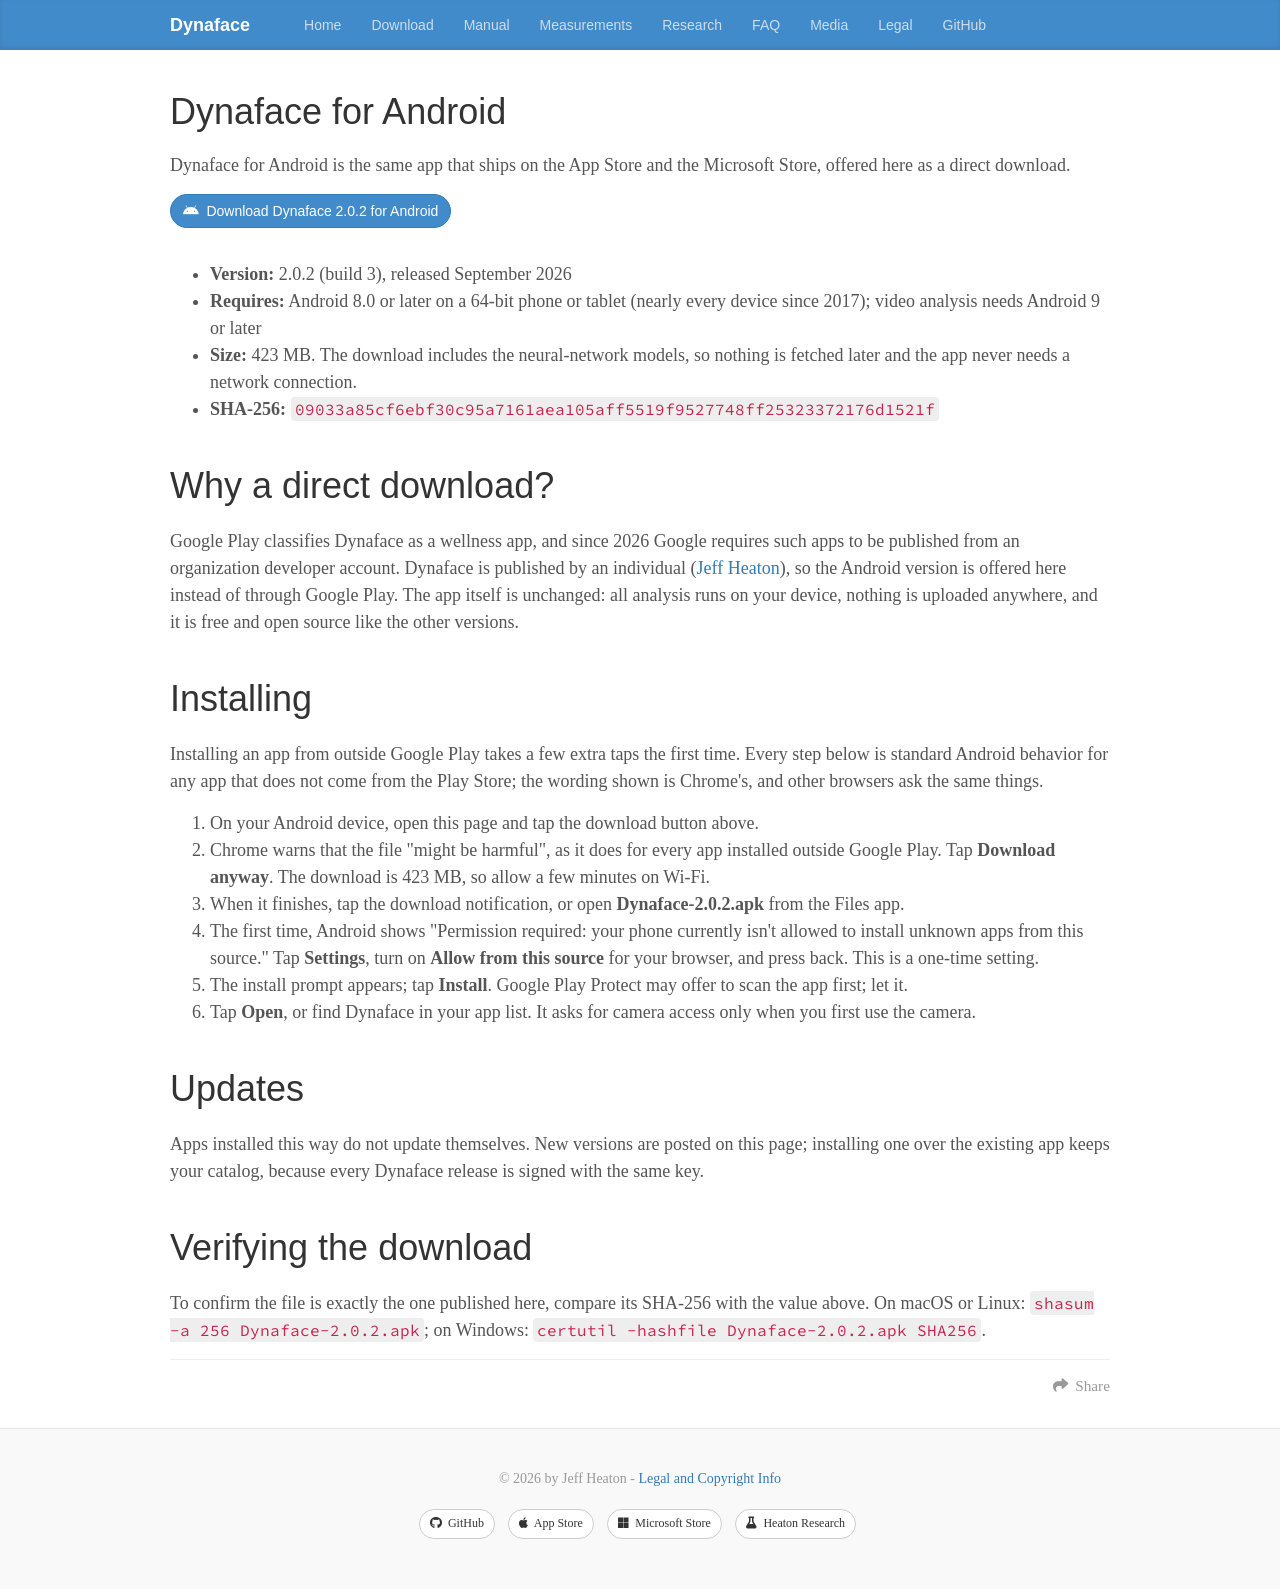
==== commit 50710968: "Deploy from hexo-dynaface jeffheaton/hexo-dynaface@3654d525af5a3019e7c1f058edadd1f1aa78c28a" ====
--- a/android/index.html
+++ b/android/index.html
@@ -6,16 +6,16 @@
   <title>Dynaface for Android | Dynaface</title>
   <meta name="viewport" content="width=device-width, initial-scale=1">
   
-  <meta name="description" content="Dynaface for Android is the same app that ships on the App Store and the Microsoft Store, offered here as a direct download.      Download Dynaface 2.0.2 for Android      Version: 2.0.2 (build 3), re">
+  <meta name="description" content="Download Dynaface for Android: free, open-source facial symmetry measurement from photos and video, installed directly rather than from Google Play.">
 <meta property="og:type" content="website">
 <meta property="og:title" content="Dynaface for Android">
-<meta property="og:url" content="https://www.dynaface.org/android/index.html">
+<meta property="og:url" content="https://www.dynaface.org/android/">
 <meta property="og:site_name" content="Dynaface">
-<meta property="og:description" content="Dynaface for Android is the same app that ships on the App Store and the Microsoft Store, offered here as a direct download.      Download Dynaface 2.0.2 for Android      Version: 2.0.2 (build 3), re">
+<meta property="og:description" content="Download Dynaface for Android: free, open-source facial symmetry measurement from photos and video, installed directly rather than from Google Play.">
 <meta property="og:locale">
 <meta property="og:image" content="https://www.dynaface.org/dynaface-title.jpg">
-<meta property="article:published_time" content="2026-09-23T17:21:45.713Z">
-<meta property="article:modified_time" content="2026-09-23T17:21:45.713Z">
+<meta property="article:published_time" content="2026-10-09T20:02:35.704Z">
+<meta property="article:modified_time" content="2026-10-09T20:02:35.704Z">
 <meta property="article:author" content="Jeff Heaton">
 <meta name="twitter:card" content="summary">
 <meta name="twitter:image" content="https://www.dynaface.org/dynaface-title.jpg">
@@ -36,7 +36,7 @@
 
   <meta name="theme-color" content="#428bca">
   
-<script type="application/ld+json">{"@context":"https://schema.org","@graph":[{"@type":"WebSite","@id":"https://www.dynaface.org/#website","name":"Dynaface","url":"https://www.dynaface.org/","publisher":{"@id":"https://www.dynaface.org/#person"}},{"@type":"SoftwareApplication","@id":"https://www.dynaface.org/#software","name":"Dynaface","url":"https://www.dynaface.org/","applicationCategory":"HealthApplication","operatingSystem":"macOS, iOS, iPadOS, Windows 10, Windows 11","license":"https://www.apache.org/licenses/LICENSE-2.0","author":{"@id":"https://www.dynaface.org/#person"},"offers":{"@type":"Offer","price":"0","priceCurrency":"USD"},"sameAs":["https://github.com/jeffheaton/dynaface","https://apps.apple.com/us/app/dynaface/id6475224118","https://apps.microsoft.com/detail/9ng0gpsmktb2"]},{"@type":"Person","@id":"https://www.dynaface.org/#person","name":"Jeff Heaton","url":"https://www.heatonresearch.com/","jobTitle":"Computer Scientist","sameAs":["https://github.com/jeffheaton","https://www.linkedin.com/in/jeffheaton","https://scholar.google.com/citations?user=1jPGeg4AAAAJ"]}]}</script>
+<script type="application/ld+json">{"@context":"https://schema.org","@graph":[{"@type":"WebSite","@id":"https://www.dynaface.org/#website","name":"Dynaface","url":"https://www.dynaface.org/","publisher":{"@id":"https://www.dynaface.org/#person"}},{"@type":"SoftwareApplication","@id":"https://www.dynaface.org/#software","name":"Dynaface","url":"https://www.dynaface.org/","description":"Dynaface measures facial symmetry from images and video using AI-based facial landmark detection. It is a research tool, not a registered medical device.","applicationCategory":"MultimediaApplication","applicationSubCategory":"Facial symmetry measurement","operatingSystem":"macOS, iOS, iPadOS, Android, Windows 10, Windows 11","featureList":["Automatic detection of 98 facial landmarks","Facial Asymmetry Index (FAI)","Oral commissure excursion","Brow height, eye area, and dental display symmetry","Profile analysis: nasofrontal angle, nasolabial angle, nasal tip projection","Frame-by-frame video analysis with measurement charts","CSV export of every measurement","On-device processing; no images or video are uploaded"],"screenshot":"https://www.dynaface.org/iphone-video-analysis.jpg","softwareHelp":{"@type":"CreativeWork","url":"https://github.com/jeffheaton/dynaface/blob/main/dynaface-app/manual-app.md"},"license":"https://www.apache.org/licenses/LICENSE-2.0","author":{"@id":"https://www.dynaface.org/#person"},"offers":{"@type":"Offer","price":"0","priceCurrency":"USD"},"sameAs":["https://github.com/jeffheaton/dynaface","https://apps.apple.com/us/app/dynaface/id6475224118","https://apps.microsoft.com/detail/9ng0gpsmktb2","https://pypi.org/project/dynaface/","https://www.nuget.org/packages/Dynaface"]},{"@type":"Person","@id":"https://www.dynaface.org/#person","name":"Jeff Heaton","url":"https://www.heatonresearch.com/","jobTitle":"Computer Scientist","sameAs":["https://github.com/jeffheaton","https://www.linkedin.com/in/jeffheaton","https://scholar.google.com/citations?user=1jPGeg4AAAAJ"]},{"@type":"ScholarlyArticle","@id":"https://doi.org/10.1002/lary.70417","name":"Associations of AI-based facial metrics with patient-reported outcomes in idiopathic facial paralysis","url":"https://doi.org/10.1002/lary.70417","datePublished":"2026","isPartOf":{"@type":"Periodical","name":"Laryngoscope"},"mentions":{"@id":"https://www.dynaface.org/#software"}},{"@type":"ScholarlyArticle","@id":"https://doi.org/10.1177/26893614251395737","name":"Use of dynamic, automated facial analysis in quantifying oral-ocular synkinesis","url":"https://doi.org/10.1177/26893614251395737","datePublished":"2026","isPartOf":{"@type":"Periodical","name":"Facial Plastic Surgery & Aesthetic Medicine"},"mentions":{"@id":"https://www.dynaface.org/#software"}},{"@type":"ScholarlyArticle","@id":"https://doi.org/10.1177/26893614251407675","name":"Facial weakness in facioscapulohumeral muscular dystrophy: Objective and patient-reported measures to guide reconstructive interventions","url":"https://doi.org/10.1177/26893614251407675","datePublished":"2026","isPartOf":{"@type":"Periodical","name":"Facial Plastic Surgery & Aesthetic Medicine"},"mentions":{"@id":"https://www.dynaface.org/#software"}}]}</script>
 
   
 <link rel="stylesheet" href="/vendor/fontawesome/css/all.min.css">
@@ -81,10 +81,16 @@
                  href="/#download">Download</a></li>
         
           <li><a class=""
-                 target="_blank" rel="noopener" href="https://github.com/jeffheaton/dynaface/blob/main/dynaface-app/manual.md">Manual</a></li>
+                 target="_blank" rel="noopener" href="https://github.com/jeffheaton/dynaface/blob/main/dynaface-app/manual-app.md">Manual</a></li>
+        
+          <li><a class=""
+                 href="/measurements/">Measurements</a></li>
         
           <li><a class=""
                  href="/research/">Research</a></li>
+        
+          <li><a class=""
+                 href="/faq/">FAQ</a></li>
         
           <li><a class=""
                  href="/media/">Media</a></li>
@@ -128,7 +134,7 @@
 <ul>
   <li><strong>Version:</strong> 2.0.2 (build 3), released September 2026</li>
   <li><strong>Requires:</strong> Android 8.0 or later on a 64-bit phone or tablet
-  (nearly every device since 2017)</li>
+  (nearly every device since 2017); video analysis needs Android 9 or later</li>
   <li><strong>Size:</strong> 423 MB. The download includes the neural-network
   models, so nothing is fetched later and the app never needs a network
   connection.</li>
@@ -192,7 +198,7 @@
     
 
     <footer class="article-footer">
-      <a data-url="https://www.dynaface.org/android/index.html" data-id="cmuedee4f0001n842h5pugmk0" class="article-share-link">
+      <a data-url="https://www.dynaface.org/android/" data-id="cmv1e6voq0001oy4c0aq8ccjd" class="article-share-link">
         <i class="fa fa-share"></i> Share
       </a>
       
--- a/css/styles.css
+++ b/css/styles.css
@@ -1169,6 +1169,9 @@
   .navbar-nav>li>a {
     padding-top: 10px;
     padding-bottom: 10px;
+    /* Anchor the active-page caret (a.active:after) under its own link
+       rather than the middle of the navbar. */
+    position: relative;
   }
 
   .navbar-inverse .navbar-nav>li>a.active:after {
@@ -1186,6 +1189,16 @@
   }
 }
 
+/* Between Bootstrap's sm and md breakpoints the full menu is wider than the
+   750px container and wraps onto a second row; tighter link padding keeps it
+   on one line. */
+@media (min-width: 768px) and (max-width: 991px) {
+  .navbar-nav>li>a {
+    padding-left: 8px;
+    padding-right: 8px;
+  }
+}
+
 /*
  * Blog header and description
  */
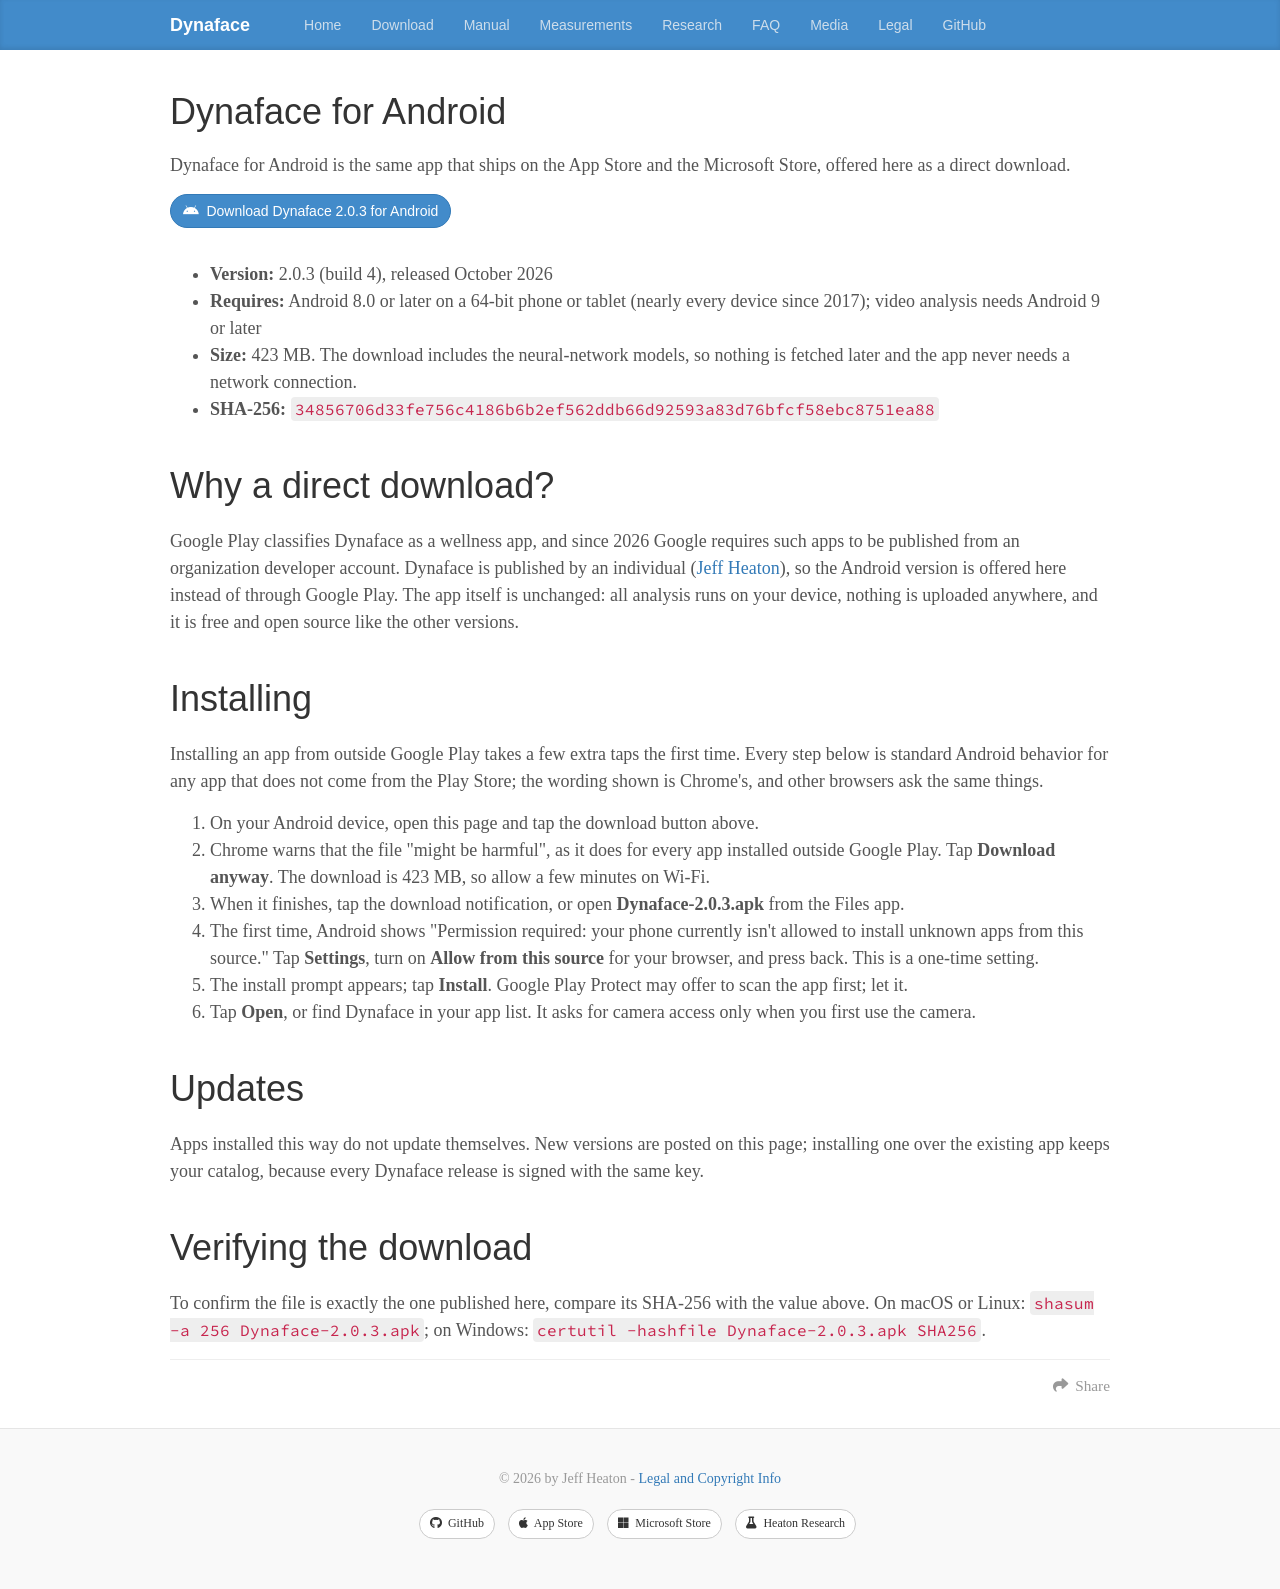
==== commit e60dde98: "Deploy from hexo-dynaface jeffheaton/hexo-dynaface@95d1a41fe567de8bd64de210481659e296611108" ====
--- a/android/index.html
+++ b/android/index.html
@@ -14,8 +14,8 @@
 <meta property="og:description" content="Download Dynaface for Android: free, open-source facial symmetry measurement from photos and video, installed directly rather than from Google Play.">
 <meta property="og:locale">
 <meta property="og:image" content="https://www.dynaface.org/dynaface-title.jpg">
-<meta property="article:published_time" content="2026-10-09T20:02:35.704Z">
-<meta property="article:modified_time" content="2026-10-09T20:02:35.704Z">
+<meta property="article:published_time" content="2026-10-26T10:24:25.396Z">
+<meta property="article:modified_time" content="2026-10-26T10:24:25.396Z">
 <meta property="article:author" content="Jeff Heaton">
 <meta name="twitter:card" content="summary">
 <meta name="twitter:image" content="https://www.dynaface.org/dynaface-title.jpg">
@@ -36,7 +36,7 @@
 
   <meta name="theme-color" content="#428bca">
   
-<script type="application/ld+json">{"@context":"https://schema.org","@graph":[{"@type":"WebSite","@id":"https://www.dynaface.org/#website","name":"Dynaface","url":"https://www.dynaface.org/","publisher":{"@id":"https://www.dynaface.org/#person"}},{"@type":"SoftwareApplication","@id":"https://www.dynaface.org/#software","name":"Dynaface","url":"https://www.dynaface.org/","description":"Dynaface measures facial symmetry from images and video using AI-based facial landmark detection. It is a research tool, not a registered medical device.","applicationCategory":"MultimediaApplication","applicationSubCategory":"Facial symmetry measurement","operatingSystem":"macOS, iOS, iPadOS, Android, Windows 10, Windows 11","featureList":["Automatic detection of 98 facial landmarks","Facial Asymmetry Index (FAI)","Oral commissure excursion","Brow height, eye area, and dental display symmetry","Profile analysis: nasofrontal angle, nasolabial angle, nasal tip projection","Frame-by-frame video analysis with measurement charts","CSV export of every measurement","On-device processing; no images or video are uploaded"],"screenshot":"https://www.dynaface.org/iphone-video-analysis.jpg","softwareHelp":{"@type":"CreativeWork","url":"https://github.com/jeffheaton/dynaface/blob/main/dynaface-app/manual-app.md"},"license":"https://www.apache.org/licenses/LICENSE-2.0","author":{"@id":"https://www.dynaface.org/#person"},"offers":{"@type":"Offer","price":"0","priceCurrency":"USD"},"sameAs":["https://github.com/jeffheaton/dynaface","https://apps.apple.com/us/app/dynaface/id6475224118","https://apps.microsoft.com/detail/9ng0gpsmktb2","https://pypi.org/project/dynaface/","https://www.nuget.org/packages/Dynaface"]},{"@type":"Person","@id":"https://www.dynaface.org/#person","name":"Jeff Heaton","url":"https://www.heatonresearch.com/","jobTitle":"Computer Scientist","sameAs":["https://github.com/jeffheaton","https://www.linkedin.com/in/jeffheaton","https://scholar.google.com/citations?user=1jPGeg4AAAAJ"]},{"@type":"ScholarlyArticle","@id":"https://doi.org/10.1002/lary.70417","name":"Associations of AI-based facial metrics with patient-reported outcomes in idiopathic facial paralysis","url":"https://doi.org/10.1002/lary.70417","datePublished":"2026","isPartOf":{"@type":"Periodical","name":"Laryngoscope"},"mentions":{"@id":"https://www.dynaface.org/#software"}},{"@type":"ScholarlyArticle","@id":"https://doi.org/10.1177/26893614251395737","name":"Use of dynamic, automated facial analysis in quantifying oral-ocular synkinesis","url":"https://doi.org/10.1177/26893614251395737","datePublished":"2026","isPartOf":{"@type":"Periodical","name":"Facial Plastic Surgery & Aesthetic Medicine"},"mentions":{"@id":"https://www.dynaface.org/#software"}},{"@type":"ScholarlyArticle","@id":"https://doi.org/10.1177/26893614251407675","name":"Facial weakness in facioscapulohumeral muscular dystrophy: Objective and patient-reported measures to guide reconstructive interventions","url":"https://doi.org/10.1177/26893614251407675","datePublished":"2026","isPartOf":{"@type":"Periodical","name":"Facial Plastic Surgery & Aesthetic Medicine"},"mentions":{"@id":"https://www.dynaface.org/#software"}}]}</script>
+<script type="application/ld+json">{"@context":"https://schema.org","@graph":[{"@type":"WebSite","@id":"https://www.dynaface.org/#website","name":"Dynaface","url":"https://www.dynaface.org/","publisher":{"@id":"https://www.dynaface.org/#person"}},{"@type":"SoftwareApplication","@id":"https://www.dynaface.org/#software","name":"Dynaface","url":"https://www.dynaface.org/","description":"Dynaface measures facial symmetry from images and video using AI-based facial landmark detection. It is a research tool, not a registered medical device.","applicationCategory":"MultimediaApplication","applicationSubCategory":"Facial symmetry measurement","operatingSystem":"macOS, iOS, iPadOS, Android, Windows 10, Windows 11","featureList":["Automatic detection of 98 facial landmarks","Facial Asymmetry Index (FAI)","Oral commissure excursion","Brow height, eye area, and dental display symmetry","Profile analysis: nasofrontal angle, nasolabial angle, nasal tip projection","Frame-by-frame video analysis with measurement charts","CSV export of every measurement","On-device processing; no images or video are uploaded"],"screenshot":"https://www.dynaface.org/iphone-video-analysis.jpg","softwareHelp":{"@type":"CreativeWork","url":"https://github.com/jeffheaton/dynaface/blob/main/dynaface-app/manual-app.md"},"license":"https://www.apache.org/licenses/LICENSE-2.0","author":{"@id":"https://www.dynaface.org/#person"},"offers":{"@type":"Offer","price":"0","priceCurrency":"USD"},"sameAs":["https://github.com/jeffheaton/dynaface","https://apps.apple.com/us/app/dynaface/id6475224118","https://apps.microsoft.com/detail/9ng0gpsmktb2","https://pypi.org/project/dynaface/","https://www.nuget.org/packages/Dynaface"]},{"@type":"Person","@id":"https://www.dynaface.org/#person","name":"Jeff Heaton","url":"https://www.heatonresearch.com/","jobTitle":"Computer Scientist","sameAs":["https://github.com/jeffheaton","https://www.linkedin.com/in/jeffheaton","https://scholar.google.com/citations?user=1jPGeg4AAAAJ","https://orcid.org/0000-0003-1496-4049"]},{"@type":"ScholarlyArticle","@id":"https://doi.org/10.1002/lary.70417","name":"Associations of AI-based facial metrics with patient-reported outcomes in idiopathic facial paralysis","url":"https://doi.org/10.1002/lary.70417","datePublished":"2026","isPartOf":{"@type":"Periodical","name":"Laryngoscope"},"mentions":{"@id":"https://www.dynaface.org/#software"}},{"@type":"ScholarlyArticle","@id":"https://doi.org/10.1177/26893614251395737","name":"Use of dynamic, automated facial analysis in quantifying oral-ocular synkinesis","url":"https://doi.org/10.1177/26893614251395737","datePublished":"2026","isPartOf":{"@type":"Periodical","name":"Facial Plastic Surgery & Aesthetic Medicine"},"mentions":{"@id":"https://www.dynaface.org/#software"}},{"@type":"ScholarlyArticle","@id":"https://doi.org/10.1177/26893614251404008","name":"Invited commentary on \"Use of dynamic, automated facial analysis in quantifying oral-ocular synkinesis,\" by Renne et al.","url":"https://doi.org/10.1177/26893614251404008","datePublished":"2026","isPartOf":{"@type":"Periodical","name":"Facial Plastic Surgery & Aesthetic Medicine"},"mentions":{"@id":"https://www.dynaface.org/#software"}},{"@type":"ScholarlyArticle","@id":"https://doi.org/10.1177/26893614251407675","name":"Facial weakness in facioscapulohumeral muscular dystrophy: Objective and patient-reported measures to guide reconstructive interventions","url":"https://doi.org/10.1177/26893614251407675","datePublished":"2026","isPartOf":{"@type":"Periodical","name":"Facial Plastic Surgery & Aesthetic Medicine"},"mentions":{"@id":"https://www.dynaface.org/#software"}}]}</script>
 
   
 <link rel="stylesheet" href="/vendor/fontawesome/css/all.min.css">
@@ -128,17 +128,17 @@
 Microsoft Store, offered here as a direct download.</p>
 
 <ul class="list-inline download-buttons">
-  <li><a class="btn btn-primary" target="_blank" rel="noopener" href="https://data.heatonresearch.com/dynaface/android/Dynaface-2.0.2.apk"><i class="fa-brands fa-android"></i> Download Dynaface 2.0.2 for Android</a></li>
+  <li><a class="btn btn-primary" target="_blank" rel="noopener" href="https://data.heatonresearch.com/dynaface/android/Dynaface-2.0.3.apk"><i class="fa-brands fa-android"></i> Download Dynaface 2.0.3 for Android</a></li>
 </ul>
 
 <ul>
-  <li><strong>Version:</strong> 2.0.2 (build 3), released September 2026</li>
+  <li><strong>Version:</strong> 2.0.3 (build 4), released October 2026</li>
   <li><strong>Requires:</strong> Android 8.0 or later on a 64-bit phone or tablet
   (nearly every device since 2017); video analysis needs Android 9 or later</li>
   <li><strong>Size:</strong> 423 MB. The download includes the neural-network
   models, so nothing is fetched later and the app never needs a network
   connection.</li>
-  <li><strong>SHA-256:</strong> <code>09033a85cf6ebf30c95a7161aea105aff5519f9527748ff25323372176d1521f</code></li>
+  <li><strong>SHA-256:</strong> <code>34856706d33fe756c4186b6b2ef562ddb66d92593a83d76bfcf58ebc8751ea88</code></li>
 </ul>
 
 <h1>Why a direct download?</h1>
@@ -165,7 +165,7 @@
   installed outside Google Play. Tap <strong>Download anyway</strong>. The
   download is 423 MB, so allow a few minutes on Wi-Fi.</li>
   <li>When it finishes, tap the download notification, or open
-  <strong>Dynaface-2.0.2.apk</strong> from the Files app.</li>
+  <strong>Dynaface-2.0.3.apk</strong> from the Files app.</li>
   <li>The first time, Android shows "Permission required: your phone currently
   isn't allowed to install unknown apps from this source." Tap
   <strong>Settings</strong>, turn on <strong>Allow from this source</strong> for
@@ -186,8 +186,8 @@
 
 <p>To confirm the file is exactly the one published here, compare its SHA-256
 with the value above. On macOS or Linux:
-<code>shasum -a 256 Dynaface-2.0.2.apk</code>; on Windows:
-<code>certutil -hashfile Dynaface-2.0.2.apk SHA256</code>.</p>
+<code>shasum -a 256 Dynaface-2.0.3.apk</code>; on Windows:
+<code>certutil -hashfile Dynaface-2.0.3.apk SHA256</code>.</p>
 
       
     </div>
@@ -198,7 +198,7 @@
     
 
     <footer class="article-footer">
-      <a data-url="https://www.dynaface.org/android/" data-id="cmv1e6voq0001oy4c0aq8ccjd" class="article-share-link">
+      <a data-url="https://www.dynaface.org/android/" data-id="cmvp40uav0001le37hpgqfag8" class="article-share-link">
         <i class="fa fa-share"></i> Share
       </a>
       
